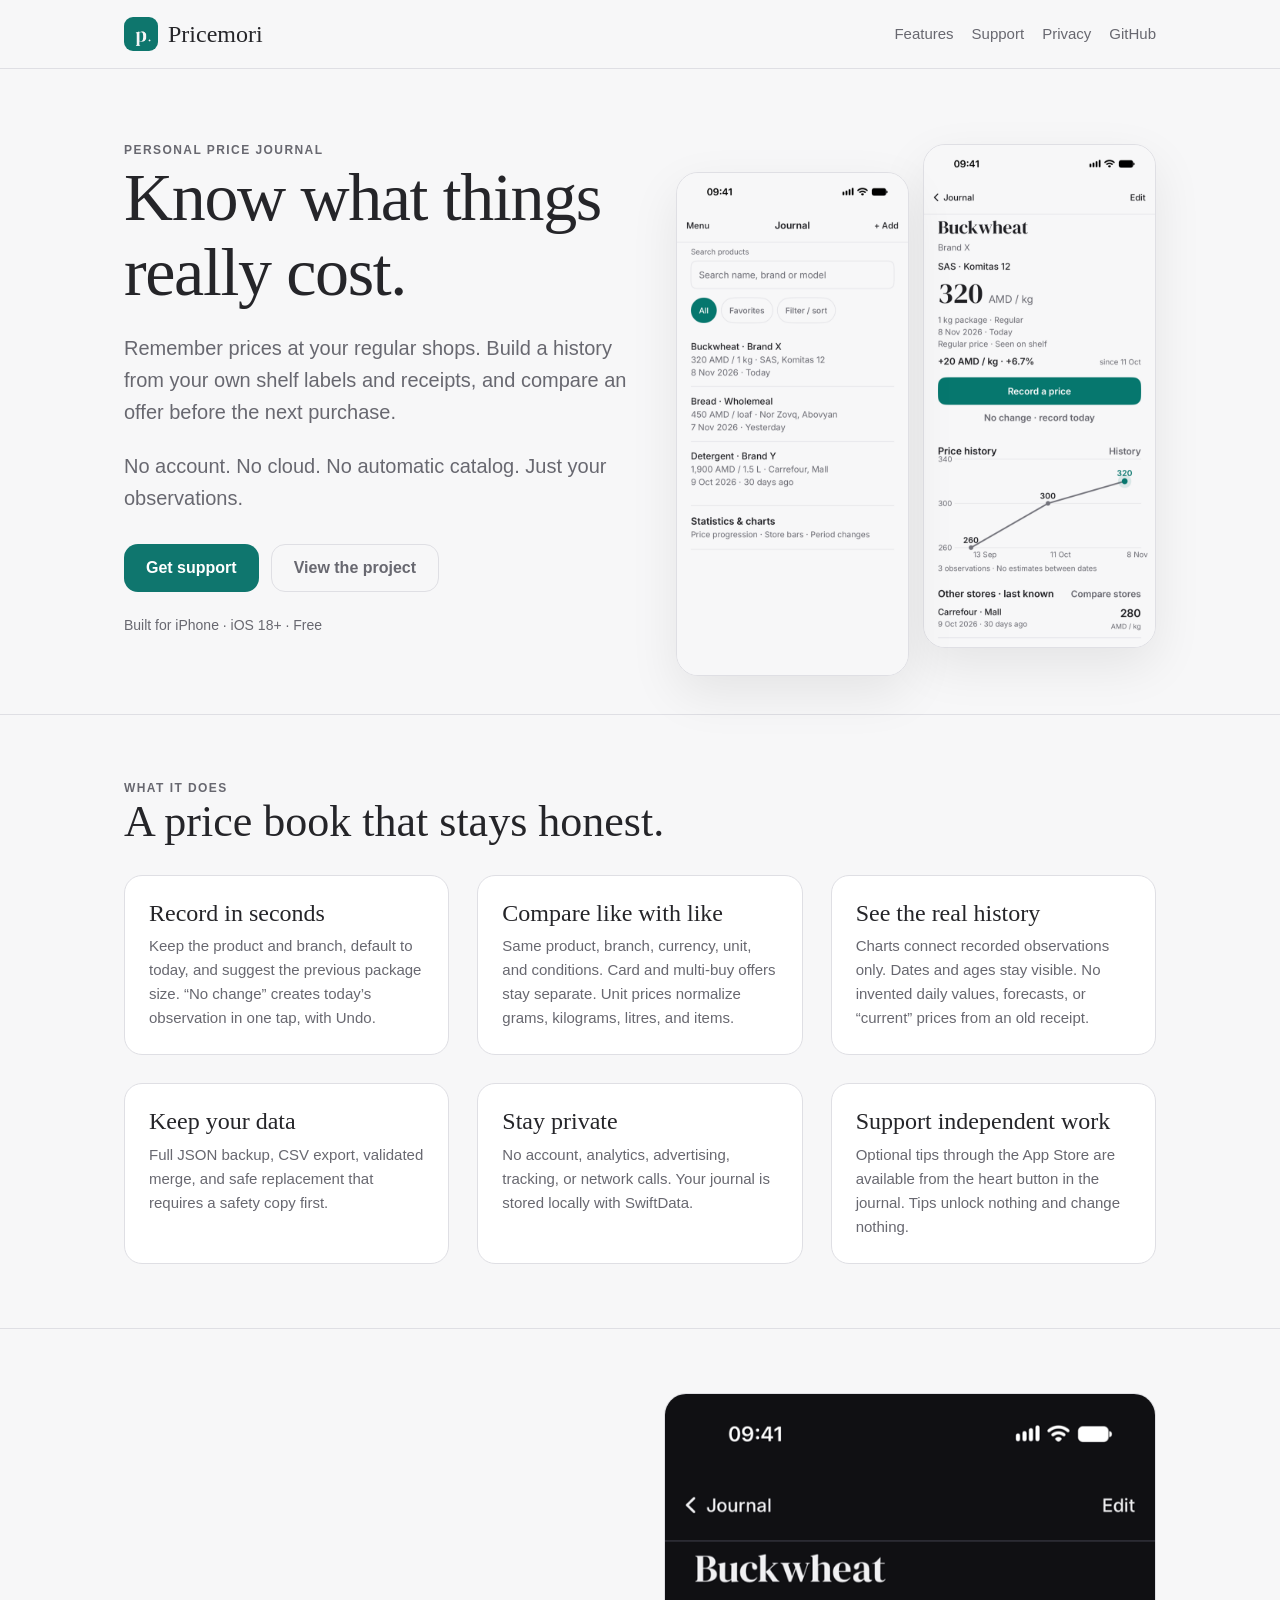
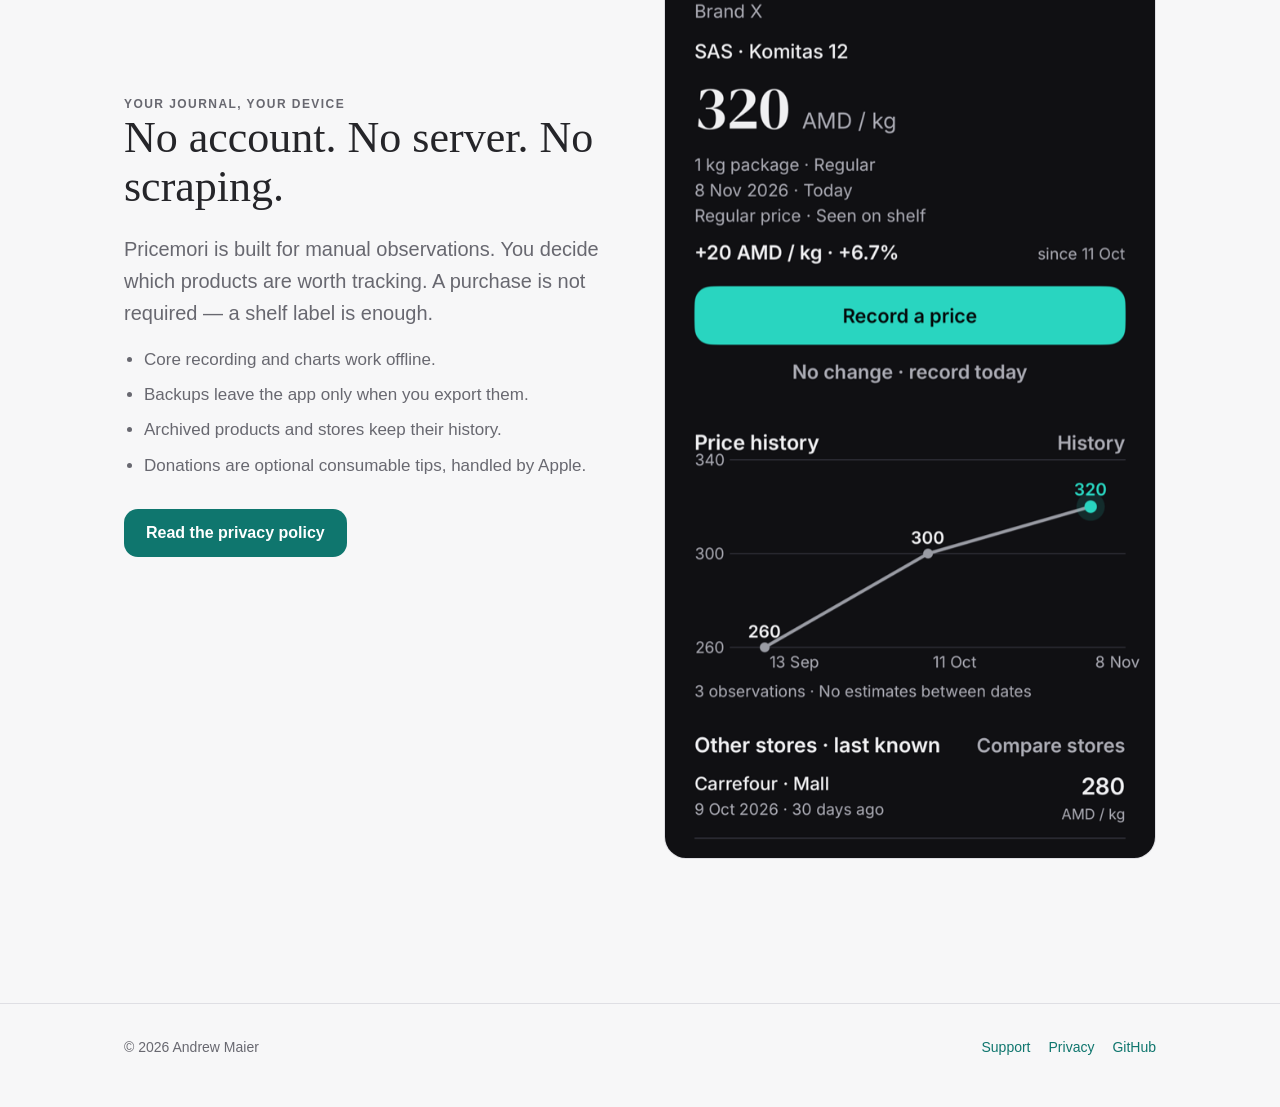
==== site/index.html @ e8295498 "Add public website, support and privacy pages" ====
<!doctype html>
<html lang="en">
<head>
  <meta charset="utf-8">
  <meta name="viewport" content="width=device-width, initial-scale=1">
  <title>Pricemori — a private price journal</title>
  <meta name="description" content="Pricemori is a private, offline price journal for the shops you actually use. Record shelf prices, compare your own observations, and keep your history on your iPhone.">
  <link rel="icon" href="assets/app-icon.png">
  <link rel="stylesheet" href="style.css">
</head>
<body>
  <header class="site">
    <div class="wrap">
      <a class="brand" href="index.html"><img src="assets/app-icon.png" alt="">Pricemori</a>
      <nav class="site">
        <a href="#features">Features</a>
        <a href="support.html">Support</a>
        <a href="privacy.html">Privacy</a>
        <a href="https://github.com/Dronnn/pricemori">GitHub</a>
      </nav>
    </div>
  </header>

  <main>
    <div class="wrap">
      <section class="hero">
        <div>
          <div class="eyebrow">Personal price journal</div>
          <h1>Know what things really cost.</h1>
          <p class="lede">Remember prices at your regular shops. Build a history from your own shelf labels and receipts, and compare an offer before the next purchase.</p>
          <p class="lede">No account. No cloud. No automatic catalog. Just your observations.</p>
          <div class="actions">
            <a class="button" href="support.html">Get support</a>
            <a class="button secondary" href="https://github.com/Dronnn/pricemori">View the project</a>
          </div>
          <p class="fine" style="margin-top: 22px;">Built for iPhone · iOS 18+ · Free</p>
        </div>
        <div class="hero-shots">
          <img src="assets/journal-light.png" alt="Pricemori journal">
          <img src="assets/product-light.png" alt="Pricemori product price history">
        </div>
      </section>
    </div>

    <section class="band" id="features">
      <div class="wrap">
        <div class="eyebrow">What it does</div>
        <h2>A price book that stays honest.</h2>
        <div class="features">
          <div class="feature">
            <h3>Record in seconds</h3>
            <p>Keep the product and branch, default to today, and suggest the previous package size. “No change” creates today’s observation in one tap, with Undo.</p>
          </div>
          <div class="feature">
            <h3>Compare like with like</h3>
            <p>Same product, branch, currency, unit, and conditions. Card and multi-buy offers stay separate. Unit prices normalize grams, kilograms, litres, and items.</p>
          </div>
          <div class="feature">
            <h3>See the real history</h3>
            <p>Charts connect recorded observations only. Dates and ages stay visible. No invented daily values, forecasts, or “current” prices from an old receipt.</p>
          </div>
          <div class="feature">
            <h3>Keep your data</h3>
            <p>Full JSON backup, CSV export, validated merge, and safe replacement that requires a safety copy first.</p>
          </div>
          <div class="feature">
            <h3>Stay private</h3>
            <p>No account, analytics, advertising, tracking, or network calls. Your journal is stored locally with SwiftData.</p>
          </div>
          <div class="feature">
            <h3>Support independent work</h3>
            <p>Optional tips through the App Store are available from the heart button in the journal. Tips unlock nothing and change nothing.</p>
          </div>
        </div>
      </div>
    </section>

    <section class="band">
      <div class="wrap promise">
        <div>
          <div class="eyebrow">Your journal, your device</div>
          <h2>No account. No server. No scraping.</h2>
          <p class="lede">Pricemori is built for manual observations. You decide which products are worth tracking. A purchase is not required — a shelf label is enough.</p>
          <ul>
            <li>Core recording and charts work offline.</li>
            <li>Backups leave the app only when you export them.</li>
            <li>Archived products and stores keep their history.</li>
            <li>Donations are optional consumable tips, handled by Apple.</li>
          </ul>
          <div class="actions">
            <a class="button" href="privacy.html">Read the privacy policy</a>
          </div>
        </div>
        <img src="assets/product-dark.png" alt="Pricemori product screen in dark mode">
      </div>
    </section>
  </main>

  <footer class="site">
    <div class="wrap">
      <span>© 2026 Andrew Maier</span>
      <nav>
        <a href="support.html">Support</a>
        <a href="privacy.html">Privacy</a>
        <a href="https://github.com/Dronnn/pricemori">GitHub</a>
      </nav>
    </div>
  </footer>
</body>
</html>
---- site/style.css ----
:root {
  --bg: #f7f7f8;
  --surface: #ffffff;
  --text: #252529;
  --secondary: #686870;
  --line: #dfdfe4;
  --accent: #0f766e;
  --accent-soft: rgba(15, 118, 110, 0.1);
  --serif: "Iowan Old Style", "Palatino Linotype", Georgia, serif;
  --sans: -apple-system, BlinkMacSystemFont, "Segoe UI", sans-serif;
}

@media (prefers-color-scheme: dark) {
  :root {
    --bg: #17171a;
    --surface: #1d1d21;
    --text: #f0f0f2;
    --secondary: #aaaab3;
    --line: #3a3a42;
    --accent: #2dd4bf;
    --accent-soft: rgba(45, 212, 191, 0.1);
  }
}

* { box-sizing: border-box; }

html { scroll-behavior: smooth; }

body {
  margin: 0;
  background: var(--bg);
  color: var(--text);
  font-family: var(--sans);
  font-size: 17px;
  line-height: 1.6;
  -webkit-font-smoothing: antialiased;
}

a { color: var(--accent); text-decoration: none; }
a:hover { text-decoration: underline; }

.wrap {
  max-width: 1080px;
  margin: 0 auto;
  padding: 0 24px;
}

header.site {
  border-bottom: 1px solid var(--line);
  background: var(--bg);
}

header.site .wrap {
  display: flex;
  align-items: center;
  gap: 12px;
  min-height: 68px;
}

.brand {
  display: flex;
  align-items: center;
  gap: 10px;
  color: var(--text);
  font-family: var(--serif);
  font-size: 24px;
}

.brand img {
  width: 34px;
  height: 34px;
  border-radius: 9px;
}

nav.site {
  margin-left: auto;
  display: flex;
  gap: 18px;
  font-size: 15px;
}

nav.site a { color: var(--secondary); }

main { padding-bottom: 80px; }

.hero {
  display: grid;
  grid-template-columns: 1.05fr 1fr;
  gap: 48px;
  align-items: center;
  padding: 72px 0 64px;
}

.eyebrow {
  color: var(--secondary);
  font-size: 12px;
  font-weight: 600;
  letter-spacing: 0.12em;
  text-transform: uppercase;
}

h1, h2, h3 {
  font-family: var(--serif);
  font-weight: 400;
  line-height: 1.1;
  margin: 0;
}

h1 {
  font-size: clamp(42px, 6vw, 68px);
  letter-spacing: -0.02em;
}

h2 {
  font-size: clamp(30px, 4vw, 44px);
  margin-bottom: 18px;
}

h3 { font-size: 24px; margin-bottom: 8px; }

.lede {
  color: var(--secondary);
  font-size: 20px;
  max-width: 540px;
  margin: 22px 0 0;
}

.actions {
  display: flex;
  flex-wrap: wrap;
  gap: 12px;
  margin-top: 30px;
}

.button {
  display: inline-flex;
  align-items: center;
  justify-content: center;
  min-height: 48px;
  padding: 0 22px;
  border-radius: 14px;
  background: var(--accent);
  color: #fff;
  font-size: 16px;
  font-weight: 600;
}

@media (prefers-color-scheme: dark) {
  .button { color: #0d1313; }
}

.button.secondary {
  background: transparent;
  color: var(--secondary);
  border: 1px solid var(--line);
}

.hero-shots {
  display: grid;
  grid-template-columns: 1fr 1fr;
  gap: 14px;
  align-items: start;
}

.hero-shots img {
  width: 100%;
  border-radius: 22px;
  border: 1px solid var(--line);
  box-shadow: 0 18px 50px rgba(0, 0, 0, 0.08);
}

.hero-shots img:first-child { transform: translateY(28px); }

section.band {
  border-top: 1px solid var(--line);
  padding: 64px 0;
}

.features {
  display: grid;
  grid-template-columns: repeat(3, 1fr);
  gap: 28px;
  margin-top: 28px;
}

.feature {
  padding: 24px;
  border: 1px solid var(--line);
  border-radius: 18px;
  background: var(--surface);
}

.feature p { color: var(--secondary); margin: 0; font-size: 15px; }

.promise {
  display: grid;
  grid-template-columns: 1fr 1fr;
  gap: 48px;
  align-items: center;
}

.promise img {
  width: 100%;
  border-radius: 22px;
  border: 1px solid var(--line);
}

.promise ul { padding-left: 20px; color: var(--secondary); }
.promise li { margin: 8px 0; }

.fine {
  color: var(--secondary);
  font-size: 14px;
}

footer.site {
  border-top: 1px solid var(--line);
  padding: 32px 0 48px;
  color: var(--secondary);
  font-size: 14px;
}

footer.site .wrap {
  display: flex;
  flex-wrap: wrap;
  gap: 18px;
  align-items: center;
}

footer.site nav { margin-left: auto; display: flex; gap: 18px; }

.page {
  max-width: 760px;
  margin: 0 auto;
  padding: 64px 24px 96px;
}

.page h1 { font-size: clamp(36px, 5vw, 52px); margin-bottom: 18px; }
.page h2 { font-size: 28px; margin: 38px 0 10px; }
.page h3 { font-size: 21px; margin: 28px 0 6px; }
.page p, .page li { color: var(--secondary); }
.page ul { padding-left: 22px; }
.page strong { color: var(--text); }

.callout {
  padding: 20px 22px;
  border-radius: 16px;
  background: var(--accent-soft);
  border: 1px solid var(--line);
  color: var(--text);
}

.faq {
  padding: 20px 0;
  border-bottom: 1px solid var(--line);
}

.faq h3 { margin-bottom: 6px; }
.faq p { margin: 0; }

@media (max-width: 820px) {
  .hero, .promise { grid-template-columns: 1fr; }
  .hero { padding-top: 48px; gap: 36px; }
  .features { grid-template-columns: 1fr; }
  .hero-shots img:first-child { transform: none; }
  nav.site { gap: 12px; font-size: 14px; }
}
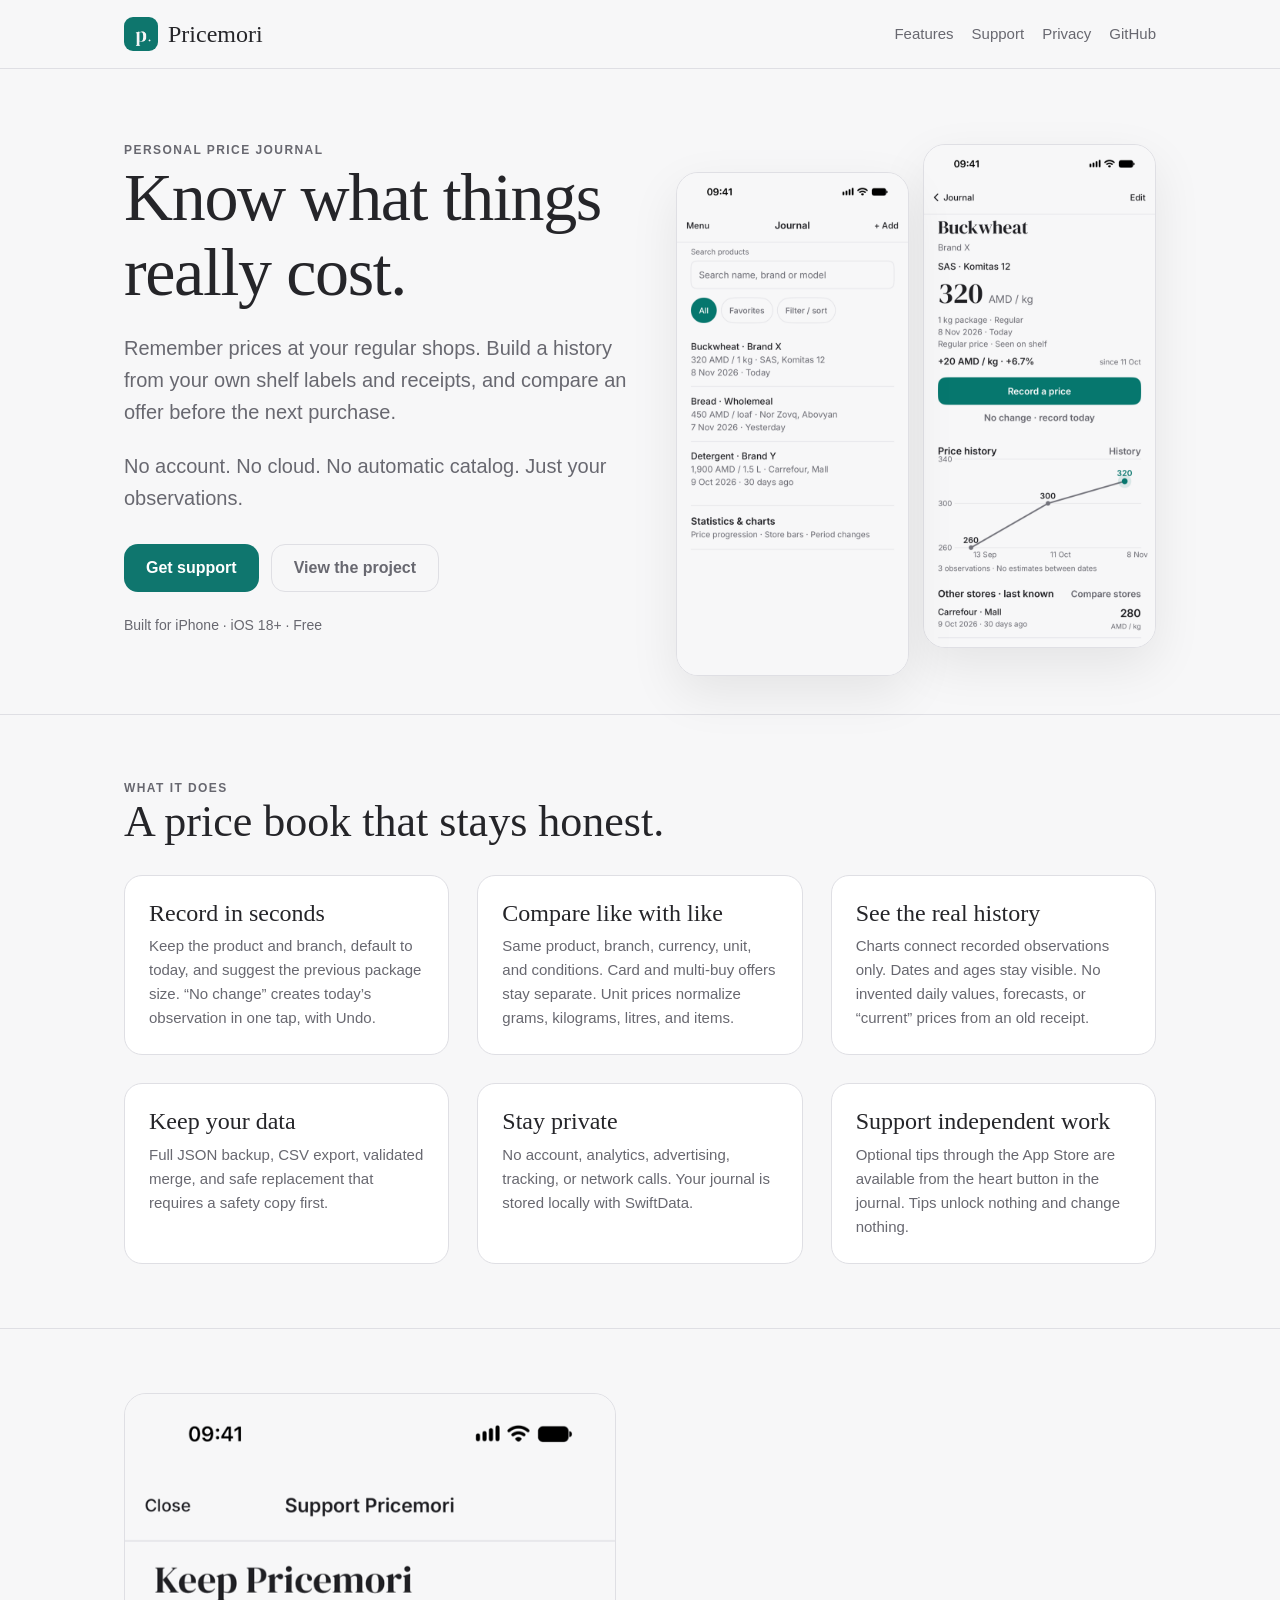
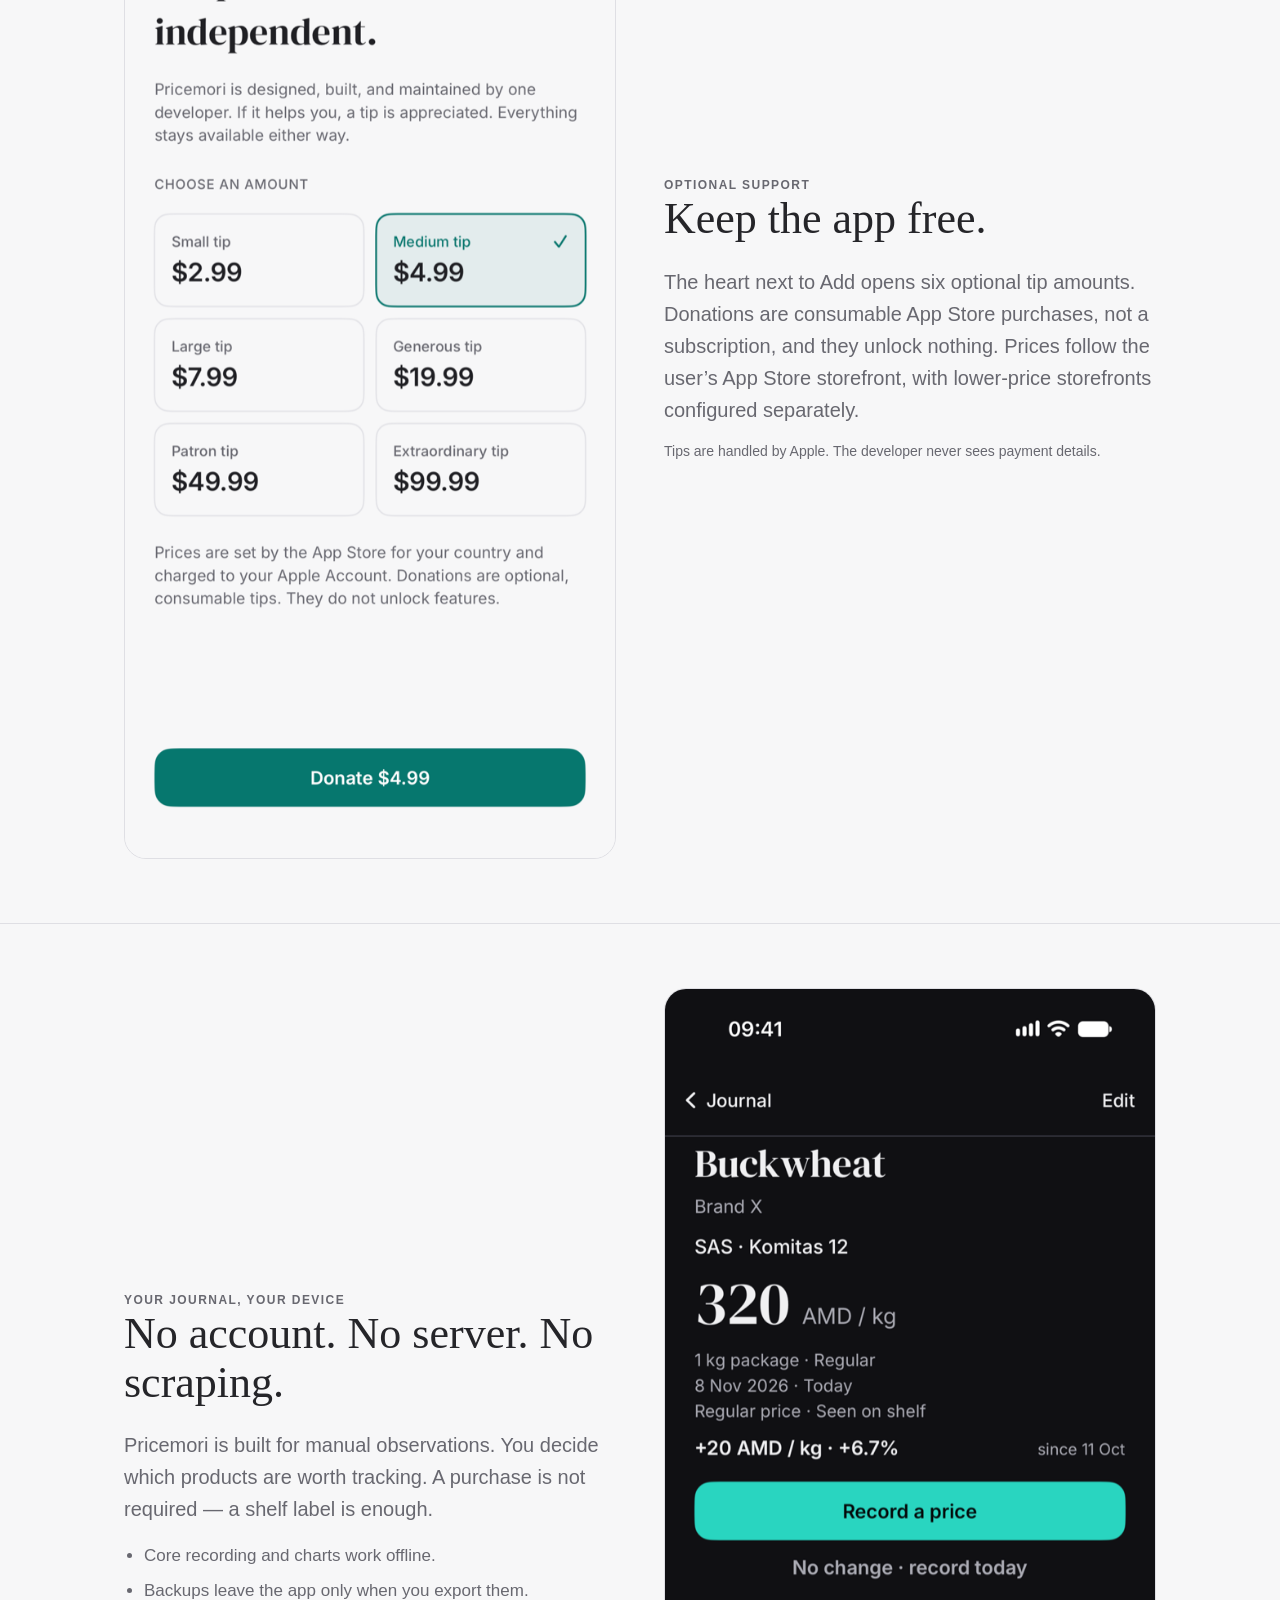
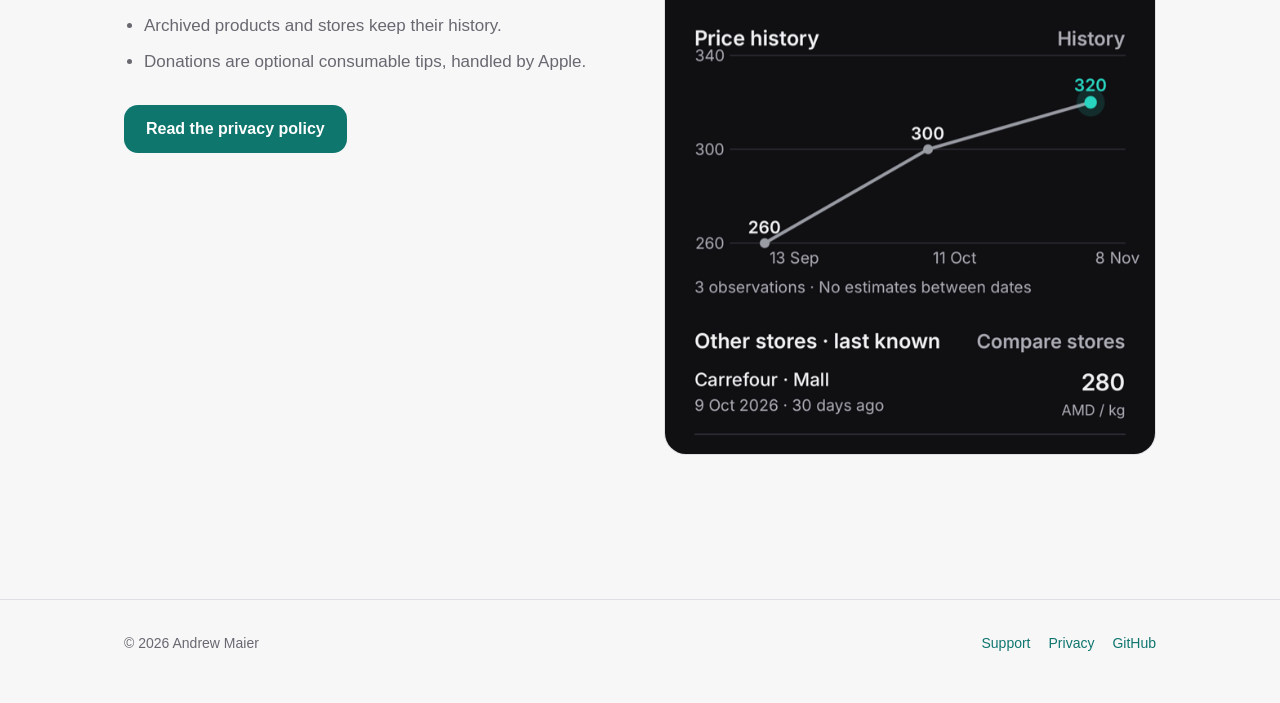
==== commit f9d85241: "Add optional App Store donations and support links" ====
--- a/site/index.html
+++ b/site/index.html
@@ -77,6 +77,18 @@
 
     <section class="band">
       <div class="wrap promise">
+        <img src="assets/donation-light.png" alt="Optional Pricemori donation screen">
+        <div>
+          <div class="eyebrow">Optional support</div>
+          <h2>Keep the app free.</h2>
+          <p class="lede">The heart next to Add opens six optional tip amounts. Donations are consumable App Store purchases, not a subscription, and they unlock nothing. Prices follow the user’s App Store storefront, with lower-price storefronts configured separately.</p>
+          <p class="fine">Tips are handled by Apple. The developer never sees payment details.</p>
+        </div>
+      </div>
+    </section>
+
+    <section class="band">
+      <div class="wrap promise">
         <div>
           <div class="eyebrow">Your journal, your device</div>
           <h2>No account. No server. No scraping.</h2>
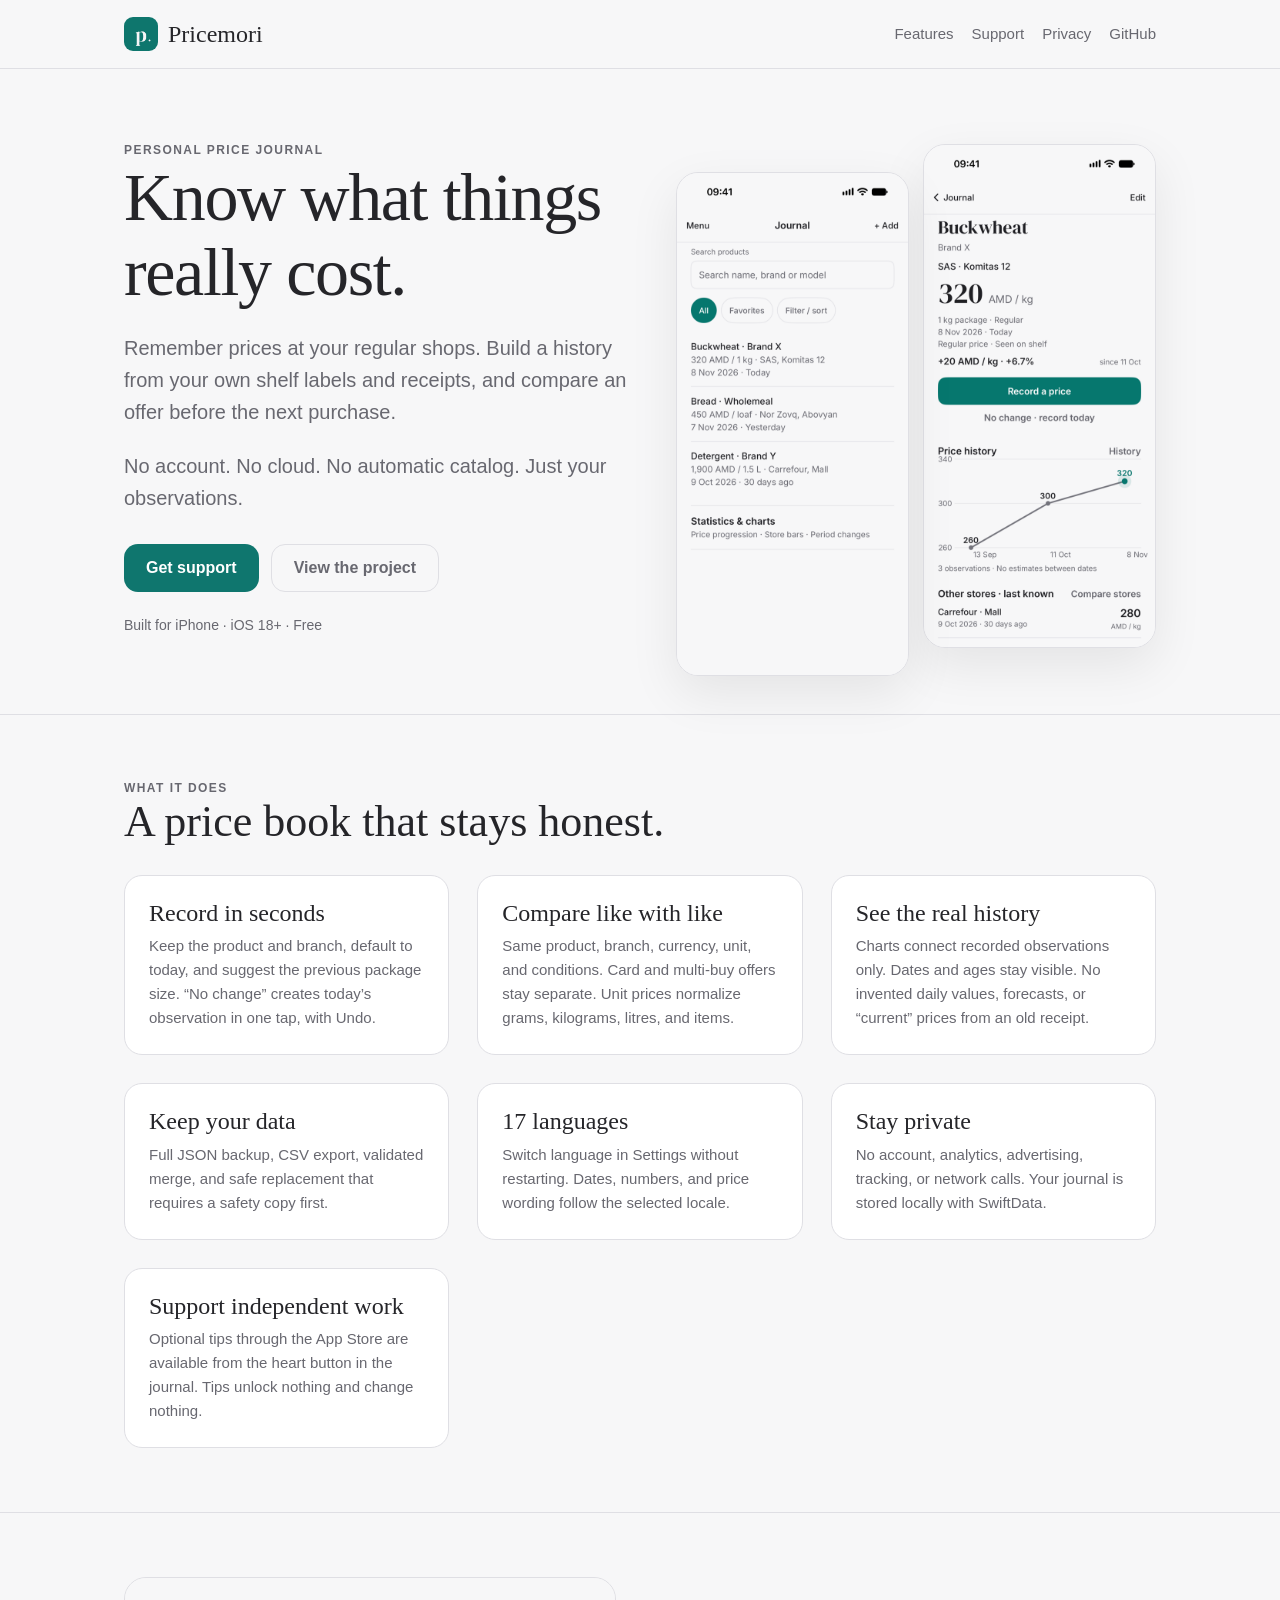
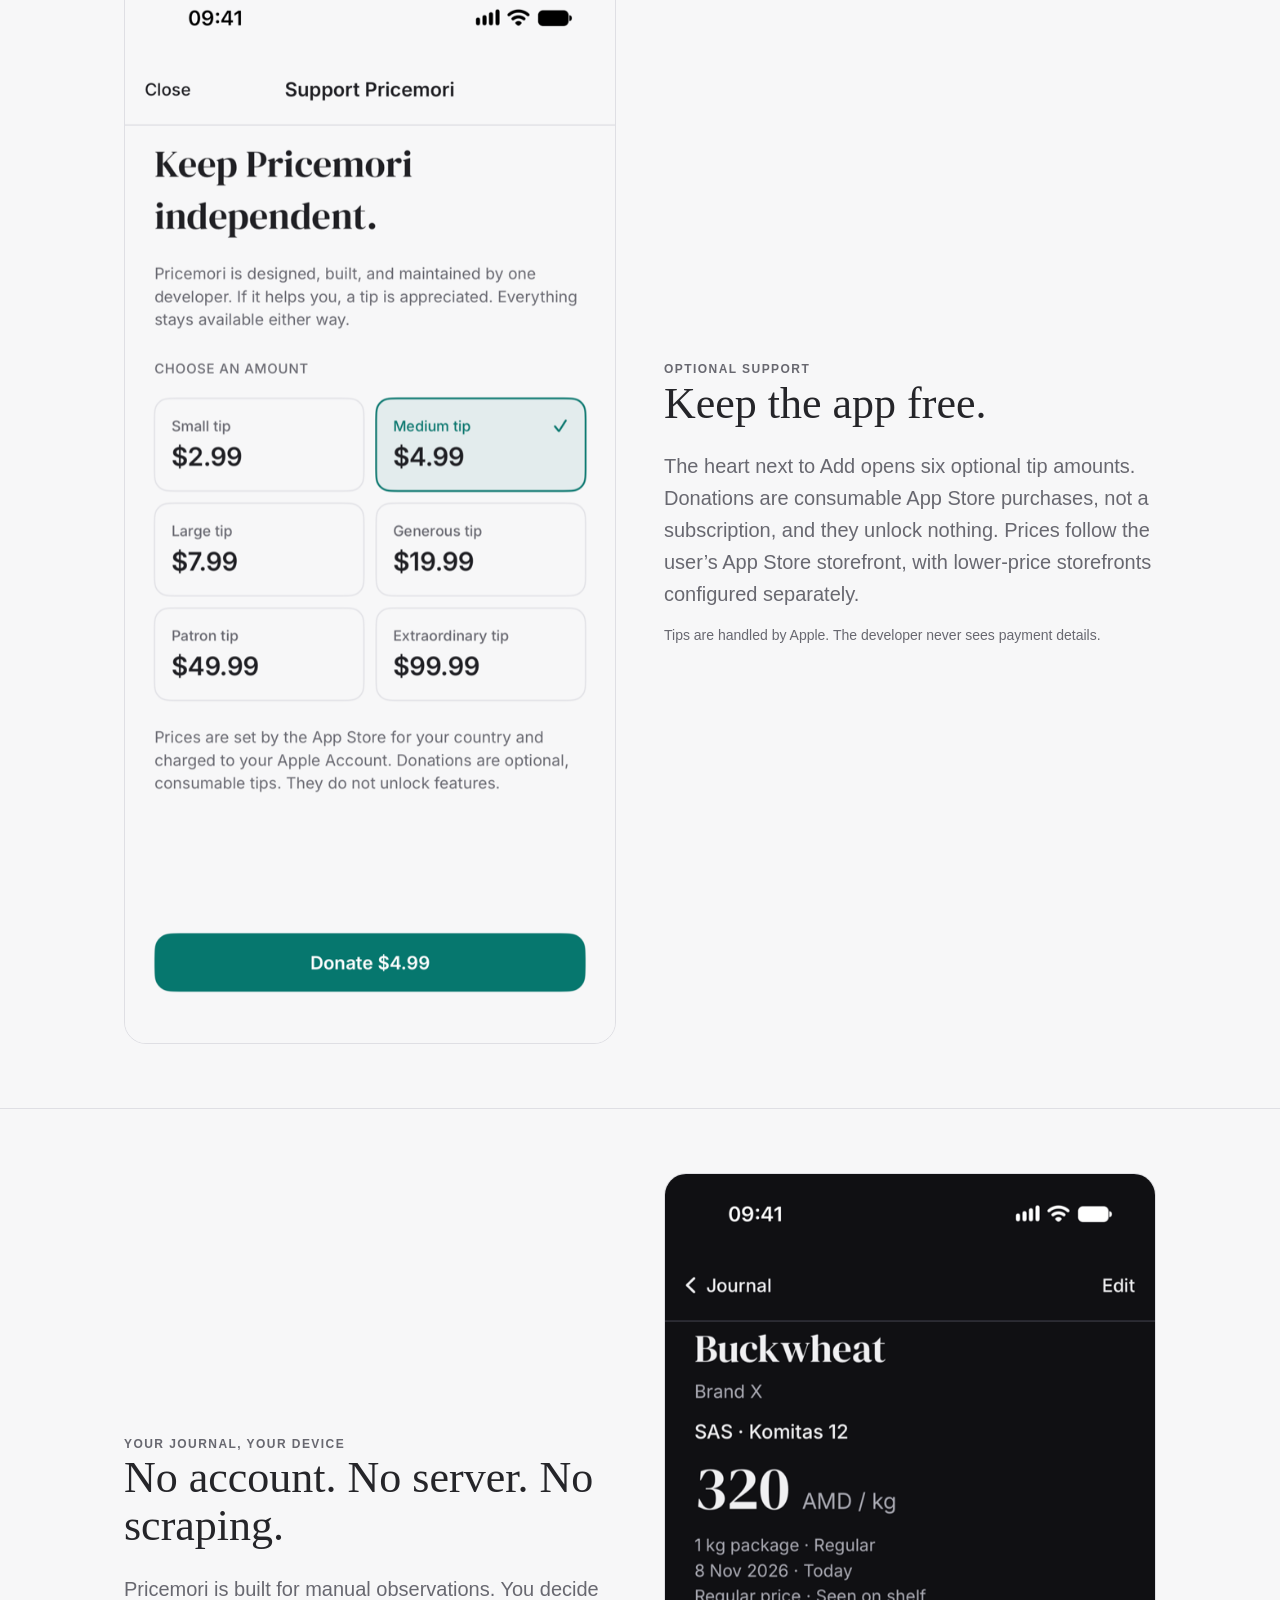
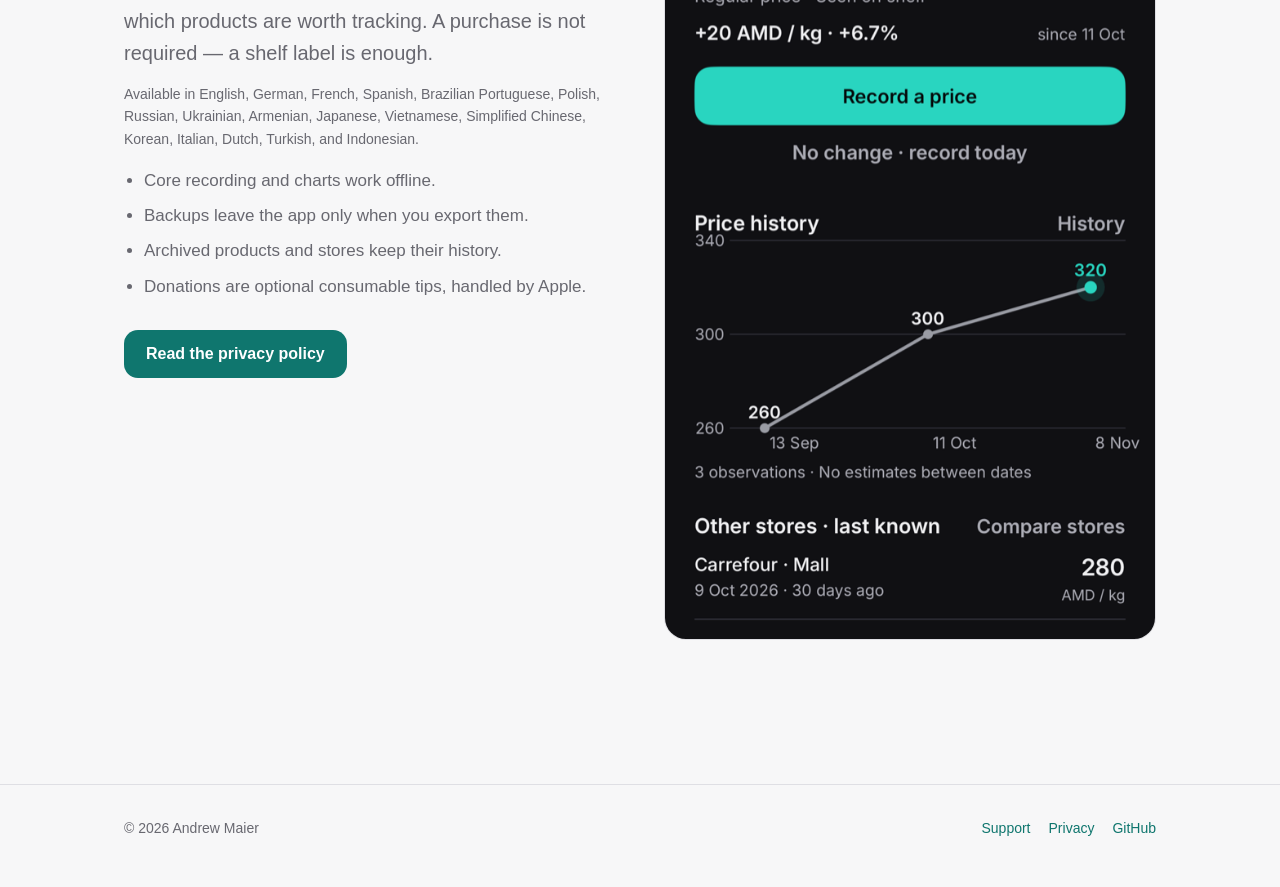
==== commit 140439cf: "Add live localization and large-journal performance" ====
--- a/site/index.html
+++ b/site/index.html
@@ -64,6 +64,10 @@
             <p>Full JSON backup, CSV export, validated merge, and safe replacement that requires a safety copy first.</p>
           </div>
           <div class="feature">
+            <h3>17 languages</h3>
+            <p>Switch language in Settings without restarting. Dates, numbers, and price wording follow the selected locale.</p>
+          </div>
+          <div class="feature">
             <h3>Stay private</h3>
             <p>No account, analytics, advertising, tracking, or network calls. Your journal is stored locally with SwiftData.</p>
           </div>
@@ -93,6 +97,7 @@
           <div class="eyebrow">Your journal, your device</div>
           <h2>No account. No server. No scraping.</h2>
           <p class="lede">Pricemori is built for manual observations. You decide which products are worth tracking. A purchase is not required — a shelf label is enough.</p>
+          <p class="fine">Available in English, German, French, Spanish, Brazilian Portuguese, Polish, Russian, Ukrainian, Armenian, Japanese, Vietnamese, Simplified Chinese, Korean, Italian, Dutch, Turkish, and Indonesian.</p>
           <ul>
             <li>Core recording and charts work offline.</li>
             <li>Backups leave the app only when you export them.</li>
